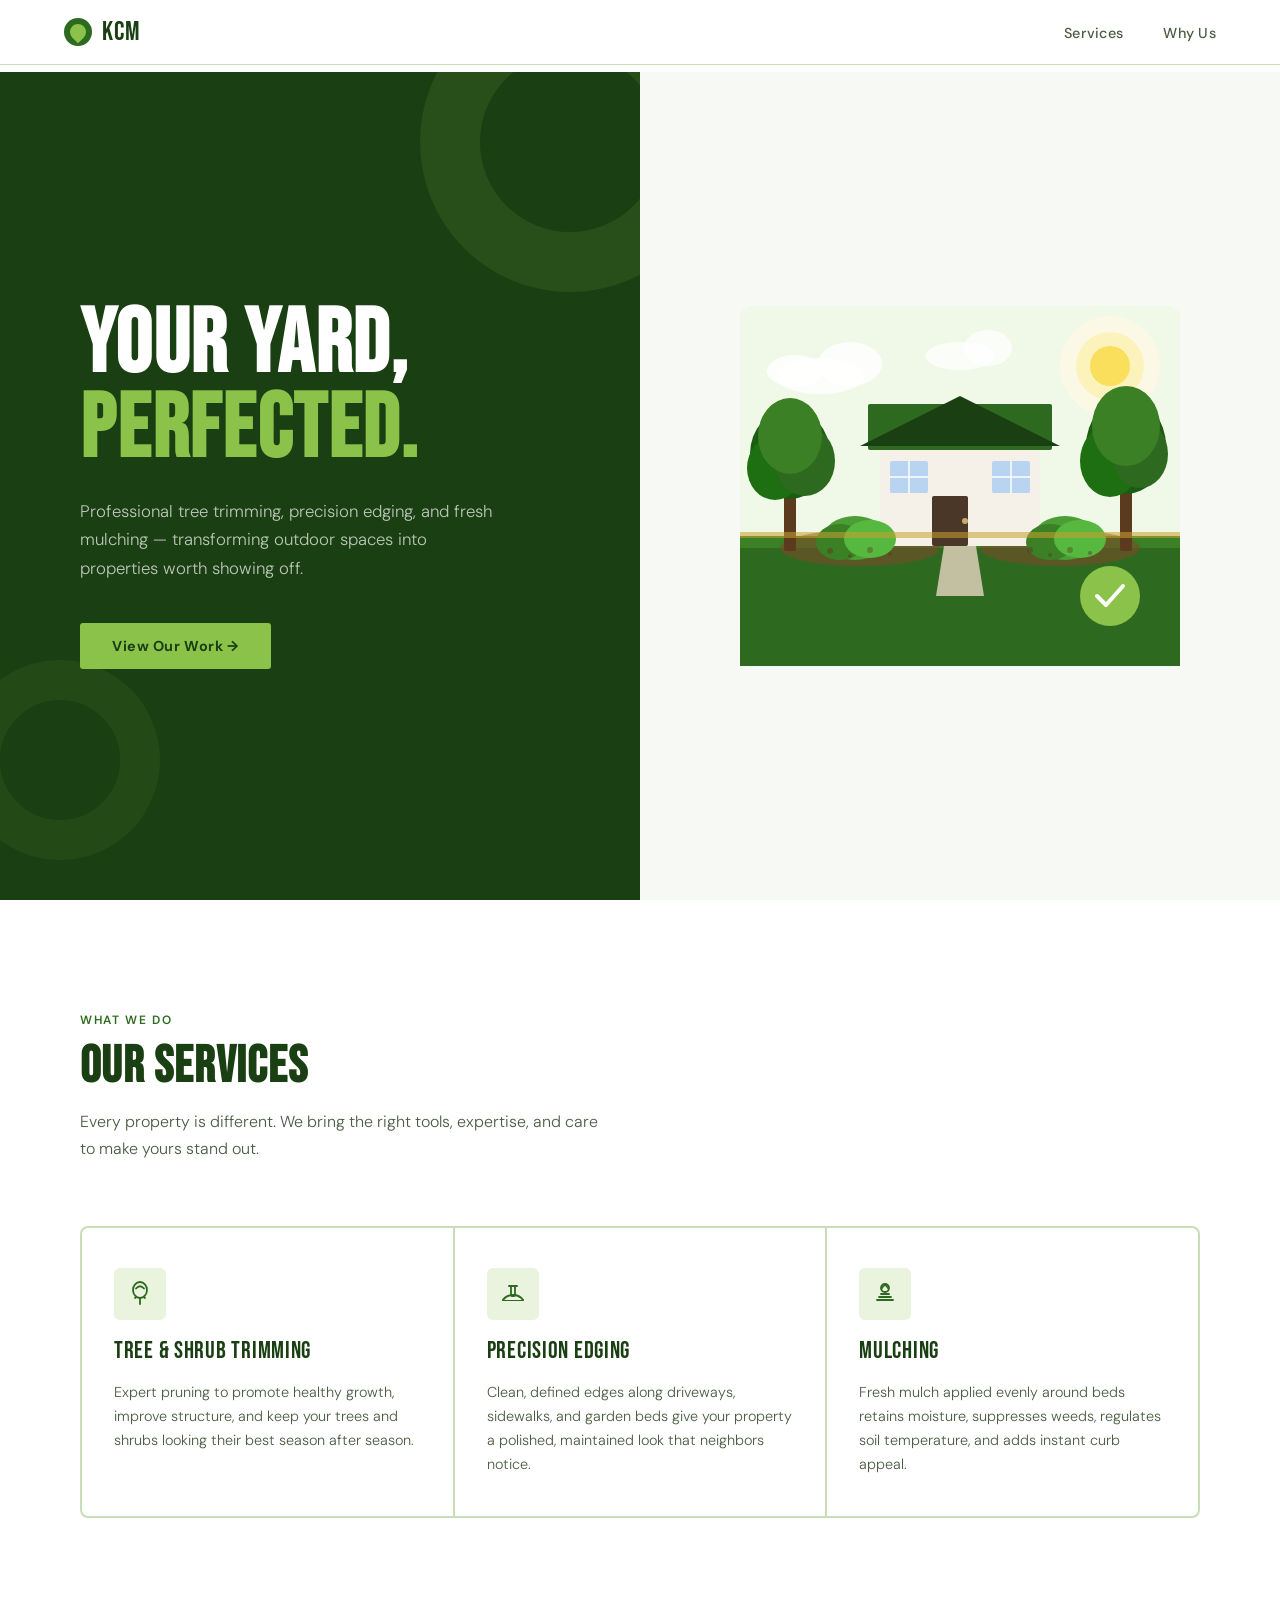
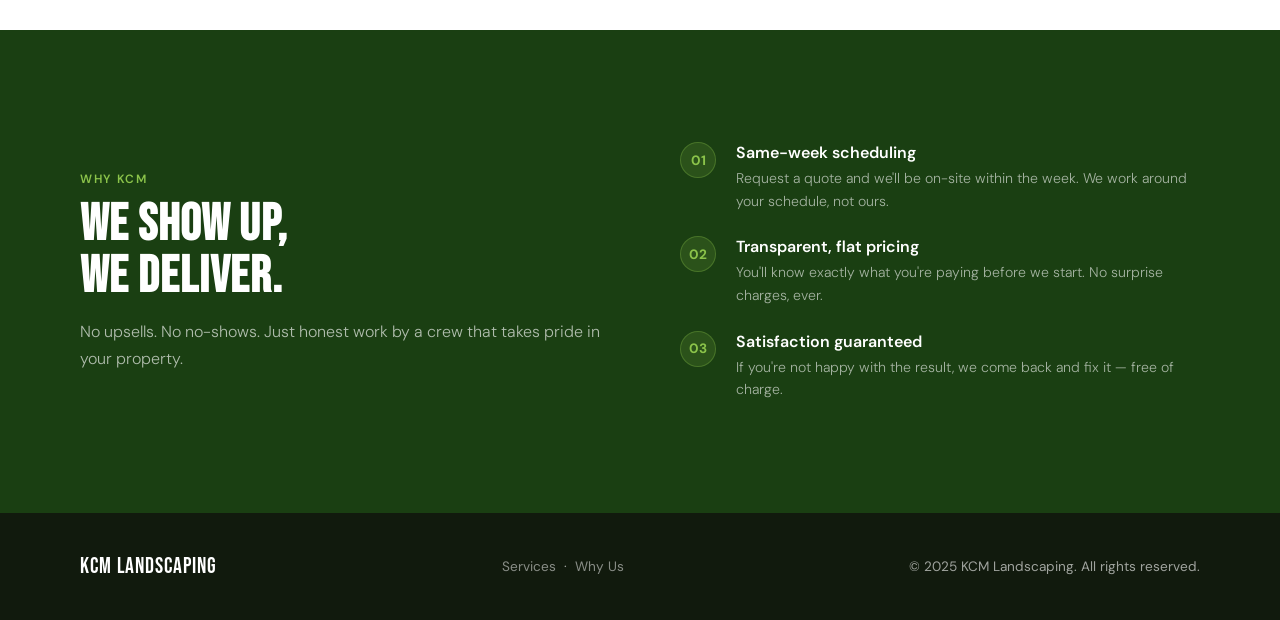
==== index.html @ b75b01d2 "Add initial HTML structure for KCM Landscaping site This commit adds a complete HTML structure for t" ====
<!DOCTYPE html>
<html lang="en">
<head>
<meta charset="UTF-8">
<meta name="viewport" content="width=device-width, initial-scale=1.0">
<title>KCM Landscaping</title>
<link rel="preconnect" href="https://fonts.googleapis.com">
<link rel="preconnect" href="https://fonts.gstatic.com" crossorigin>
<link href="https://fonts.googleapis.com/css2?family=Bebas+Neue&family=DM+Sans:ital,wght@0,300;0,400;0,500;0,600;1,300&display=swap" rel="stylesheet">
<style>
  *, *::before, *::after { box-sizing: border-box; margin: 0; padding: 0; }

  :root {
    --green: #2d6a1f;
    --green-dark: #1a3f12;
    --green-light: #4a9e35;
    --green-pale: #eaf3de;
    --green-mid: #3b6d11;
    --white: #ffffff;
    --off-white: #f7f9f4;
    --text: #111a0d;
    --text-muted: #4a5c42;
    --accent: #8bc34a;
    --border: #c8ddb8;
  }

  html { scroll-behavior: smooth; }

  body {
    font-family: 'DM Sans', sans-serif;
    color: var(--text);
    background: var(--white);
    overflow-x: hidden;
  }

  /* NAV */
  nav {
    position: fixed;
    top: 0; left: 0; right: 0;
    z-index: 100;
    display: flex;
    align-items: center;
    justify-content: space-between;
    padding: 1rem 4rem;
    background: rgba(255,255,255,0.97);
    border-bottom: 1px solid var(--border);
    backdrop-filter: blur(8px);
  }

  .nav-logo {
    font-family: 'Bebas Neue', sans-serif;
    font-size: 1.7rem;
    letter-spacing: 0.04em;
    color: var(--green-dark);
    display: flex;
    align-items: center;
    gap: 10px;
  }

  .nav-logo span {
    display: inline-block;
    width: 28px; height: 28px;
    background: var(--green);
    border-radius: 50%;
    position: relative;
    flex-shrink: 0;
  }

  .nav-logo span::after {
    content: '';
    position: absolute;
    top: 6px; left: 6px;
    width: 16px; height: 16px;
    border-radius: 50% 50% 50% 0;
    background: var(--accent);
    transform: rotate(-45deg);
  }

  .nav-links {
    display: flex;
    align-items: center;
    gap: 2.5rem;
    list-style: none;
  }

  .nav-links a {
    text-decoration: none;
    color: var(--text-muted);
    font-size: 0.9rem;
    font-weight: 500;
    letter-spacing: 0.02em;
    transition: color 0.2s;
  }

  .nav-links a:hover { color: var(--green); }

  .nav-cta {
    background: var(--green) !important;
    color: white !important;
    padding: 0.6rem 1.4rem;
    border-radius: 4px;
    transition: background 0.2s !important;
  }

  .nav-cta:hover { background: var(--green-dark) !important; }

  /* HERO */
  .hero {
    min-height: 100vh;
    display: grid;
    grid-template-columns: 1fr 1fr;
    padding-top: 72px;
  }

  .hero-left {
    background: var(--green-dark);
    padding: 6rem 4rem 6rem 5rem;
    display: flex;
    flex-direction: column;
    justify-content: center;
    position: relative;
    overflow: hidden;
  }

  .hero-left::before {
    content: '';
    position: absolute;
    top: -80px; right: -80px;
    width: 300px; height: 300px;
    border-radius: 50%;
    border: 60px solid rgba(139,195,74,0.12);
  }

  .hero-left::after {
    content: '';
    position: absolute;
    bottom: 40px; left: -40px;
    width: 200px; height: 200px;
    border-radius: 50%;
    border: 40px solid rgba(139,195,74,0.08);
  }

  .hero-tag {
    display: inline-flex;
    align-items: center;
    gap: 8px;
    background: rgba(139,195,74,0.15);
    border: 1px solid rgba(139,195,74,0.3);
    color: var(--accent);
    font-size: 0.78rem;
    font-weight: 600;
    letter-spacing: 0.12em;
    text-transform: uppercase;
    padding: 6px 14px;
    border-radius: 2px;
    margin-bottom: 2rem;
    width: fit-content;
  }

  .hero-tag::before {
    content: '';
    width: 6px; height: 6px;
    background: var(--accent);
    border-radius: 50%;
    display: inline-block;
  }

  .hero-h1 {
    font-family: 'Bebas Neue', sans-serif;
    font-size: clamp(4rem, 7vw, 6.5rem);
    line-height: 0.95;
    color: white;
    letter-spacing: 0.02em;
    margin-bottom: 1.5rem;
    position: relative;
    z-index: 1;
  }

  .hero-h1 em {
    font-style: normal;
    color: var(--accent);
  }

  .hero-sub {
    font-size: 1.05rem;
    color: rgba(255,255,255,0.7);
    line-height: 1.7;
    max-width: 420px;
    margin-bottom: 2.5rem;
    font-weight: 300;
    position: relative;
    z-index: 1;
  }

  .hero-actions {
    display: flex;
    gap: 1rem;
    flex-wrap: wrap;
    position: relative;
    z-index: 1;
  }

  .btn-primary {
    background: var(--accent);
    color: var(--green-dark);
    font-weight: 700;
    font-size: 0.9rem;
    letter-spacing: 0.04em;
    padding: 0.9rem 2rem;
    border: none;
    border-radius: 3px;
    cursor: pointer;
    text-decoration: none;
    display: inline-block;
    transition: background 0.2s, transform 0.15s;
  }

  .btn-primary:hover { background: #9ed45a; transform: translateY(-1px); }

  .btn-outline {
    background: transparent;
    color: white;
    font-weight: 500;
    font-size: 0.9rem;
    padding: 0.9rem 2rem;
    border: 1px solid rgba(255,255,255,0.35);
    border-radius: 3px;
    cursor: pointer;
    text-decoration: none;
    display: inline-block;
    transition: border-color 0.2s, background 0.2s;
  }

  .btn-outline:hover { border-color: white; background: rgba(255,255,255,0.07); }

  .hero-stats {
    display: flex;
    gap: 2.5rem;
    margin-top: 3.5rem;
    padding-top: 2rem;
    border-top: 1px solid rgba(255,255,255,0.12);
    position: relative;
    z-index: 1;
  }

  .stat-val {
    font-family: 'Bebas Neue', sans-serif;
    font-size: 2.2rem;
    color: var(--accent);
    line-height: 1;
    letter-spacing: 0.02em;
  }

  .stat-lbl {
    font-size: 0.78rem;
    color: rgba(255,255,255,0.55);
    margin-top: 4px;
    letter-spacing: 0.06em;
    text-transform: uppercase;
  }

  .hero-right {
    background: var(--off-white);
    display: flex;
    flex-direction: column;
    justify-content: center;
    align-items: center;
    position: relative;
    overflow: hidden;
  }

  .hero-visual {
    width: 100%;
    height: 100%;
    min-height: 500px;
    display: flex;
    align-items: center;
    justify-content: center;
    padding: 3rem;
    position: relative;
  }

  .hero-scene {
    width: 100%;
    max-width: 440px;
    position: relative;
  }

  /* SVG landscaping illustration */
  .scene-svg {
    width: 100%;
    height: auto;
    display: block;
    border-radius: 8px;
    overflow: visible;
  }

  /* SERVICES */
  .services {
    padding: 7rem 5rem;
    background: var(--white);
  }

  .section-label {
    font-size: 0.75rem;
    font-weight: 600;
    letter-spacing: 0.14em;
    text-transform: uppercase;
    color: var(--green);
    margin-bottom: 0.8rem;
  }

  .section-h2 {
    font-family: 'Bebas Neue', sans-serif;
    font-size: clamp(2.5rem, 4vw, 3.8rem);
    color: var(--green-dark);
    letter-spacing: 0.02em;
    line-height: 1;
    margin-bottom: 1rem;
  }

  .section-sub {
    font-size: 1rem;
    color: var(--text-muted);
    max-width: 520px;
    line-height: 1.7;
    margin-bottom: 4rem;
    font-weight: 300;
  }

  .services-grid {
    display: grid;
    grid-template-columns: repeat(3, 1fr);
    gap: 2px;
    background: var(--border);
    border: 2px solid var(--border);
    border-radius: 8px;
    overflow: hidden;
  }

  .service-card {
    background: var(--white);
    padding: 2.5rem 2rem;
    display: flex;
    flex-direction: column;
    gap: 1rem;
    transition: background 0.2s;
    cursor: default;
  }

  .service-card:hover { background: var(--green-pale); }

  .service-icon {
    width: 52px; height: 52px;
    background: var(--green-pale);
    border-radius: 6px;
    display: flex;
    align-items: center;
    justify-content: center;
  }

  .service-card:hover .service-icon { background: rgba(255,255,255,0.8); }

  .service-icon svg { width: 28px; height: 28px; }

  .service-name {
    font-family: 'Bebas Neue', sans-serif;
    font-size: 1.5rem;
    color: var(--green-dark);
    letter-spacing: 0.03em;
  }

  .service-desc {
    font-size: 0.9rem;
    color: var(--text-muted);
    line-height: 1.65;
    font-weight: 300;
  }

  .service-link {
    color: var(--green);
    font-size: 0.85rem;
    font-weight: 600;
    text-decoration: none;
    margin-top: auto;
    display: flex;
    align-items: center;
    gap: 6px;
    transition: gap 0.2s;
  }

  .service-card:hover .service-link { gap: 10px; }

  /* WHY US */
  .why {
    background: var(--green-dark);
    padding: 7rem 5rem;
    display: grid;
    grid-template-columns: 1fr 1fr;
    gap: 5rem;
    align-items: center;
  }

  .why-left .section-label { color: var(--accent); }
  .why-left .section-h2 { color: white; }
  .why-left .section-sub { color: rgba(255,255,255,0.65); margin-bottom: 0; }

  .why-features {
    display: flex;
    flex-direction: column;
    gap: 1.5rem;
  }

  .why-feat {
    display: flex;
    gap: 1.25rem;
    align-items: flex-start;
  }

  .why-dot {
    width: 36px; height: 36px;
    border-radius: 50%;
    background: rgba(139,195,74,0.15);
    border: 1px solid rgba(139,195,74,0.3);
    display: flex;
    align-items: center;
    justify-content: center;
    flex-shrink: 0;
    color: var(--accent);
    font-size: 0.85rem;
    font-weight: 700;
  }

  .why-feat-title {
    font-weight: 600;
    font-size: 1rem;
    color: white;
    margin-bottom: 4px;
  }

  .why-feat-desc {
    font-size: 0.88rem;
    color: rgba(255,255,255,0.6);
    line-height: 1.6;
    font-weight: 300;
  }

  /* FORM */
  .contact {
    padding: 7rem 5rem;
    background: var(--off-white);
    display: grid;
    grid-template-columns: 1fr 1fr;
    gap: 6rem;
    align-items: start;
  }

  .contact-info .section-sub { margin-bottom: 2.5rem; }

  .contact-detail {
    display: flex;
    flex-direction: column;
    gap: 1.2rem;
  }

  .contact-item {
    display: flex;
    gap: 1rem;
    align-items: flex-start;
  }

  .contact-item-icon {
    width: 40px; height: 40px;
    background: var(--green-pale);
    border-radius: 6px;
    display: flex;
    align-items: center;
    justify-content: center;
    flex-shrink: 0;
  }

  .contact-item-icon svg { width: 20px; height: 20px; color: var(--green); }

  .contact-item-text strong {
    display: block;
    font-size: 0.82rem;
    font-weight: 600;
    letter-spacing: 0.06em;
    text-transform: uppercase;
    color: var(--text-muted);
    margin-bottom: 2px;
  }

  .contact-item-text span {
    font-size: 0.95rem;
    color: var(--text);
  }

  /* FORM */
  .form-card {
    background: white;
    border-radius: 10px;
    border: 1px solid var(--border);
    padding: 2.5rem;
  }

  .form-title {
    font-family: 'Bebas Neue', sans-serif;
    font-size: 2rem;
    color: var(--green-dark);
    letter-spacing: 0.03em;
    margin-bottom: 1.5rem;
  }

  .form-group {
    margin-bottom: 1.2rem;
  }

  label {
    display: block;
    font-size: 0.8rem;
    font-weight: 600;
    letter-spacing: 0.06em;
    text-transform: uppercase;
    color: var(--text-muted);
    margin-bottom: 6px;
  }

  input[type="text"],
  input[type="email"],
  input[type="tel"],
  select,
  textarea {
    width: 100%;
    padding: 0.75rem 1rem;
    border: 1px solid var(--border);
    border-radius: 5px;
    font-family: 'DM Sans', sans-serif;
    font-size: 0.95rem;
    color: var(--text);
    background: var(--off-white);
    outline: none;
    transition: border-color 0.2s, background 0.2s;
    appearance: none;
  }

  input:focus, select:focus, textarea:focus {
    border-color: var(--green);
    background: white;
  }

  textarea { resize: vertical; min-height: 110px; }

  .form-row { display: grid; grid-template-columns: 1fr 1fr; gap: 1rem; }

  .btn-submit {
    width: 100%;
    padding: 1rem;
    background: var(--green);
    color: white;
    font-family: 'DM Sans', sans-serif;
    font-size: 0.95rem;
    font-weight: 700;
    letter-spacing: 0.04em;
    border: none;
    border-radius: 5px;
    cursor: pointer;
    margin-top: 0.5rem;
    transition: background 0.2s, transform 0.15s;
  }

  .btn-submit:hover { background: var(--green-dark); transform: translateY(-1px); }

  .form-note {
    text-align: center;
    font-size: 0.78rem;
    color: var(--text-muted);
    margin-top: 0.75rem;
  }

  /* TESTIMONIAL STRIP */
  .testimonials {
    padding: 5rem 5rem;
    background: var(--white);
  }

  .testimonials-header {
    text-align: center;
    margin-bottom: 3rem;
  }

  .testi-grid {
    display: grid;
    grid-template-columns: repeat(3, 1fr);
    gap: 1.5rem;
  }

  .testi-card {
    background: var(--off-white);
    border-radius: 8px;
    padding: 1.75rem;
    border: 1px solid var(--border);
    position: relative;
  }

  .testi-stars {
    color: var(--accent);
    font-size: 0.9rem;
    letter-spacing: 2px;
    margin-bottom: 1rem;
  }

  .testi-text {
    font-size: 0.92rem;
    line-height: 1.7;
    color: var(--text);
    font-style: italic;
    margin-bottom: 1.25rem;
    font-weight: 300;
  }

  .testi-author {
    font-weight: 600;
    font-size: 0.85rem;
    color: var(--green-dark);
  }

  .testi-loc {
    font-size: 0.78rem;
    color: var(--text-muted);
    margin-top: 2px;
  }

  /* FOOTER */
  footer {
    background: var(--text);
    color: rgba(255,255,255,0.6);
    padding: 2.5rem 5rem;
    display: flex;
    align-items: center;
    justify-content: space-between;
    font-size: 0.85rem;
  }

  .footer-logo {
    font-family: 'Bebas Neue', sans-serif;
    font-size: 1.4rem;
    color: white;
    letter-spacing: 0.04em;
  }

  footer a { color: rgba(255,255,255,0.5); text-decoration: none; }
  footer a:hover { color: white; }

  /* ANIMATIONS */
  @keyframes fadeUp {
    from { opacity: 0; transform: translateY(20px); }
    to { opacity: 1; transform: translateY(0); }
  }

  .hero-left > * { animation: fadeUp 0.7s ease both; }
  .hero-left .hero-tag { animation-delay: 0.1s; }
  .hero-left .hero-h1 { animation-delay: 0.22s; }
  .hero-left .hero-sub { animation-delay: 0.34s; }
  .hero-left .hero-actions { animation-delay: 0.46s; }
  .hero-left .hero-stats { animation-delay: 0.58s; }

  /* Success message */
  .form-success {
    display: none;
    text-align: center;
    padding: 2rem;
  }

  .form-success.show { display: block; }

  .form-success-icon {
    width: 60px; height: 60px;
    background: var(--green-pale);
    border-radius: 50%;
    display: flex;
    align-items: center;
    justify-content: center;
    margin: 0 auto 1rem;
  }

  .form-success-icon svg { width: 30px; height: 30px; color: var(--green); }

  @media (max-width: 900px) {
    nav { padding: 1rem 1.5rem; }
    .nav-links { display: none; }
    .hero { grid-template-columns: 1fr; }
    .hero-right { min-height: 280px; }
    .hero-left { padding: 4rem 2rem; }
    .services, .testimonials { padding: 4rem 1.5rem; }
    .services-grid, .testi-grid { grid-template-columns: 1fr; }
    .why { grid-template-columns: 1fr; padding: 4rem 2rem; gap: 3rem; }
    .contact { grid-template-columns: 1fr; padding: 4rem 1.5rem; gap: 3rem; }
    footer { flex-direction: column; gap: 1rem; text-align: center; padding: 2rem 1.5rem; }
    .form-row { grid-template-columns: 1fr; }
  }
</style>
</head>
<body>

<!-- NAV -->
<nav>
  <div class="nav-logo">
    <span aria-hidden="true"></span>
    KCM
  </div>
  <ul class="nav-links">
    <li><a href="#services">Services</a></li>
    <li><a href="#why">Why Us</a></li>
  </ul>
</nav>

<!-- HERO -->
<section class="hero">
  <div class="hero-left">
    <h1 class="hero-h1">Your Yard,<br><em>Perfected.</em></h1>
    <p class="hero-sub">Professional tree trimming, precision edging, and fresh mulching — transforming outdoor spaces into properties worth showing off.</p>
    <div class="hero-actions">
      <a href="#services" class="btn-primary">View Our Work →</a>
    </div>
  </div>
  <div class="hero-right">
    <div class="hero-visual">
      <div class="hero-scene">
        <!-- Landscaping scene illustration -->
        <svg class="scene-svg" viewBox="0 0 440 360" fill="none" xmlns="http://www.w3.org/2000/svg" aria-label="Lush landscaped garden illustration">
          <!-- Sky -->
          <rect width="440" height="360" fill="#f0f8e8" rx="12"/>
          <!-- Sun glow -->
          <circle cx="370" cy="60" r="50" fill="#fef9e7" opacity="0.8"/>
          <circle cx="370" cy="60" r="34" fill="#fdeea0" opacity="0.6"/>
          <circle cx="370" cy="60" r="20" fill="#f9d835" opacity="0.7"/>
          <!-- Clouds -->
          <ellipse cx="80" cy="70" rx="45" ry="18" fill="white" opacity="0.85"/>
          <ellipse cx="110" cy="58" rx="32" ry="22" fill="white" opacity="0.85"/>
          <ellipse cx="55" cy="65" rx="28" ry="16" fill="white" opacity="0.85"/>
          <ellipse cx="220" cy="50" rx="35" ry="14" fill="white" opacity="0.7"/>
          <ellipse cx="248" cy="42" rx="24" ry="18" fill="white" opacity="0.7"/>
          <!-- Ground -->
          <rect x="0" y="230" width="440" height="130" rx="0" fill="#2d6a1f"/>
          <rect x="0" y="230" width="440" height="12" fill="#3b8024" rx="0"/>
          <!-- Mulch beds -->
          <ellipse cx="120" cy="242" rx="80" ry="18" fill="#7B4B2A" opacity="0.6"/>
          <ellipse cx="320" cy="242" rx="80" ry="18" fill="#7B4B2A" opacity="0.6"/>
          <!-- House -->
          <rect x="140" y="130" width="160" height="110" fill="#f5f0e8" rx="2"/>
          <rect x="128" y="98" width="184" height="46" fill="#2d6a1f" rx="2"/>
          <!-- Roof triangle -->
          <polygon points="120,140 220,90 320,140" fill="#1a3f12"/>
          <!-- Door -->
          <rect x="192" y="190" width="36" height="50" fill="#4a3728" rx="2"/>
          <circle cx="225" cy="215" r="3" fill="#c8a96e"/>
          <!-- Windows -->
          <rect x="150" y="155" width="38" height="32" fill="#b8d4f0" rx="2"/>
          <rect x="252" y="155" width="38" height="32" fill="#b8d4f0" rx="2"/>
          <line x1="169" y1="155" x2="169" y2="187" stroke="white" stroke-width="1.5"/>
          <line x1="150" y1="171" x2="188" y2="171" stroke="white" stroke-width="1.5"/>
          <line x1="271" y1="155" x2="271" y2="187" stroke="white" stroke-width="1.5"/>
          <line x1="252" y1="171" x2="290" y2="171" stroke="white" stroke-width="1.5"/>
          <!-- Path -->
          <path d="M 204 240 L 196 290 L 244 290 L 236 240" fill="#d4c9b0" opacity="0.9"/>
          <!-- Big tree left -->
          <rect x="44" y="175" width="12" height="70" fill="#5c3a1e" rx="2"/>
          <ellipse cx="50" cy="148" rx="40" ry="45" fill="#1a5c10"/>
          <ellipse cx="35" cy="162" rx="28" ry="32" fill="#1e6e12"/>
          <ellipse cx="65" cy="155" rx="30" ry="35" fill="#2d6a1f"/>
          <ellipse cx="50" cy="130" rx="32" ry="38" fill="#3b8024"/>
          <!-- Big tree right -->
          <rect x="380" y="165" width="12" height="80" fill="#5c3a1e" rx="2"/>
          <ellipse cx="386" cy="140" rx="40" ry="48" fill="#1a5c10"/>
          <ellipse cx="370" cy="155" rx="30" ry="36" fill="#1e6e12"/>
          <ellipse cx="400" cy="148" rx="28" ry="34" fill="#2d6a1f"/>
          <ellipse cx="386" cy="120" rx="34" ry="40" fill="#3b8024"/>
          <!-- Shrubs -->
          <ellipse cx="115" cy="232" rx="32" ry="22" fill="#4a9e35"/>
          <ellipse cx="100" cy="236" rx="24" ry="18" fill="#3b8024"/>
          <ellipse cx="130" cy="233" rx="26" ry="19" fill="#56b83f"/>
          <ellipse cx="325" cy="232" rx="32" ry="22" fill="#4a9e35"/>
          <ellipse cx="310" cy="236" rx="24" ry="18" fill="#3b8024"/>
          <ellipse cx="340" cy="233" rx="26" ry="19" fill="#56b83f"/>
          <!-- Edging strip -->
          <rect x="0" y="226" width="440" height="6" fill="#c8a030" opacity="0.55" rx="1"/>
          <!-- Mulch dots texture -->
          <circle cx="90" cy="245" r="3" fill="#5c3a1e" opacity="0.5"/>
          <circle cx="110" cy="250" r="2" fill="#5c3a1e" opacity="0.5"/>
          <circle cx="130" cy="244" r="3" fill="#5c3a1e" opacity="0.4"/>
          <circle cx="150" cy="248" r="2" fill="#5c3a1e" opacity="0.5"/>
          <circle cx="290" cy="244" r="3" fill="#5c3a1e" opacity="0.5"/>
          <circle cx="310" cy="249" r="2" fill="#5c3a1e" opacity="0.5"/>
          <circle cx="330" cy="244" r="3" fill="#5c3a1e" opacity="0.4"/>
          <circle cx="350" cy="247" r="2" fill="#5c3a1e" opacity="0.5"/>
          <!-- Checkmark badge -->
          <circle cx="370" cy="290" r="30" fill="#8bc34a"/>
          <path d="M 357 290 L 366 299 L 383 280" stroke="white" stroke-width="4" stroke-linecap="round" stroke-linejoin="round" fill="none"/>
        </svg>
      </div>
    </div>
  </div>
</section>

<!-- SERVICES -->
<section class="services" id="services">
  <div class="section-label">What We Do</div>
  <h2 class="section-h2">Our Services</h2>
  <p class="section-sub">Every property is different. We bring the right tools, expertise, and care to make yours stand out.</p>

  <div class="services-grid">
    <!-- Tree & Shrub -->
    <div class="service-card">
      <div class="service-icon">
        <svg viewBox="0 0 28 28" fill="none" stroke="#2d6a1f" stroke-width="1.8" stroke-linecap="round" stroke-linejoin="round">
          <path d="M14 24V14"/>
          <path d="M9 18L14 14l5 4"/>
          <ellipse cx="14" cy="10" rx="7" ry="8" fill="#eaf3de" stroke="#2d6a1f"/>
          <path d="M10 8.5Q14 4 18 8.5"/>
        </svg>
      </div>
      <div class="service-name">Tree &amp; Shrub Trimming</div>
      <p class="service-desc">Expert pruning to promote healthy growth, improve structure, and keep your trees and shrubs looking their best season after season.</p>
    </div>
    <!-- Edging -->
    <div class="service-card">
      <div class="service-icon">
        <svg viewBox="0 0 28 28" fill="none" stroke="#2d6a1f" stroke-width="1.8" stroke-linecap="round" stroke-linejoin="round">
          <path d="M4 20h20"/>
          <path d="M4 20c2-3 6-5 10-5s8 2 10 5" fill="#eaf3de" stroke="#2d6a1f"/>
          <rect x="12" y="6" width="4" height="10" rx="1"/>
          <path d="M10 6h8"/>
        </svg>
      </div>
      <div class="service-name">Precision Edging</div>
      <p class="service-desc">Clean, defined edges along driveways, sidewalks, and garden beds give your property a polished, maintained look that neighbors notice.</p>
    </div>
    <!-- Mulching -->
    <div class="service-card">
      <div class="service-icon">
        <svg viewBox="0 0 28 28" fill="none" stroke="#2d6a1f" stroke-width="1.8" stroke-linecap="round" stroke-linejoin="round">
          <path d="M6 20h16M8 17h12M10 14h8"/>
          <circle cx="14" cy="8" r="4" fill="#eaf3de" stroke="#2d6a1f"/>
          <path d="M11 8c1-2 3-3 3-3s2 1 3 3"/>
        </svg>
      </div>
      <div class="service-name">Mulching</div>
      <p class="service-desc">Fresh mulch applied evenly around beds retains moisture, suppresses weeds, regulates soil temperature, and adds instant curb appeal.</p>
    </div>
  </div>
</section>

<!-- WHY US -->
<section class="why" id="why">
  <div class="why-left">
    <div class="section-label">Why KCM</div>
    <h2 class="section-h2">We Show Up,<br>We Deliver.</h2>
    <p class="section-sub">No upsells. No no-shows. Just honest work by a crew that takes pride in your property.</p>
  </div>
  <div class="why-features">
    <div class="why-feat">
      <div class="why-dot">01</div>
      <div>
        <div class="why-feat-title">Same-week scheduling</div>
        <p class="why-feat-desc">Request a quote and we'll be on-site within the week. We work around your schedule, not ours.</p>
      </div>
    </div>
    <div class="why-feat">
      <div class="why-dot">02</div>
      <div>
        <div class="why-feat-title">Transparent, flat pricing</div>
        <p class="why-feat-desc">You'll know exactly what you're paying before we start. No surprise charges, ever.</p>
      </div>
    </div>
    <div class="why-feat">
      <div class="why-dot">03</div>
      <div>
        <div class="why-feat-title">Satisfaction guaranteed</div>
        <p class="why-feat-desc">If you're not happy with the result, we come back and fix it — free of charge.</p>
      </div>
    </div>
  </div>
</section>


<!-- FOOTER -->
<footer>
  <div class="footer-logo">KCM Landscaping</div>
  <div><a href="#services">Services</a> &nbsp;·&nbsp; <a href="#why">Why Us</a></div>
  <div>© 2025 KCM Landscaping. All rights reserved.</div>
</footer>


</body>
</html>
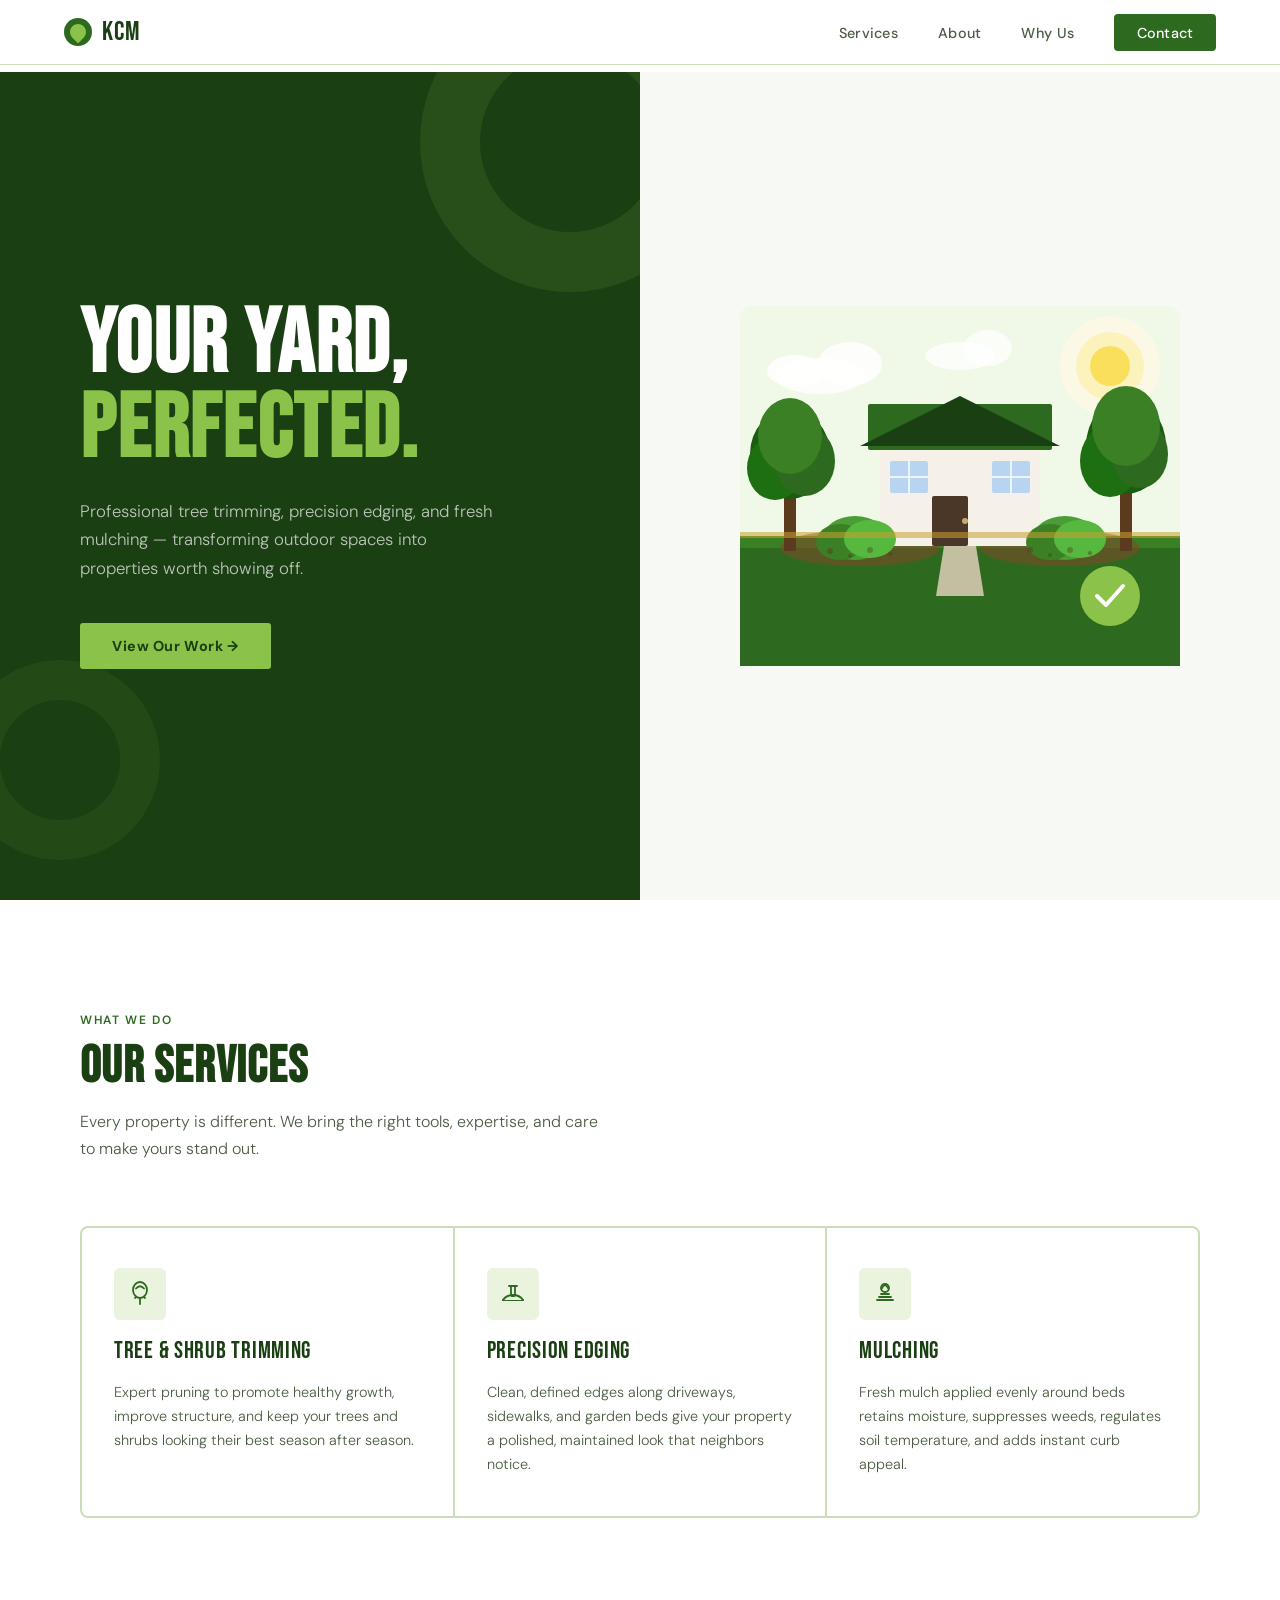
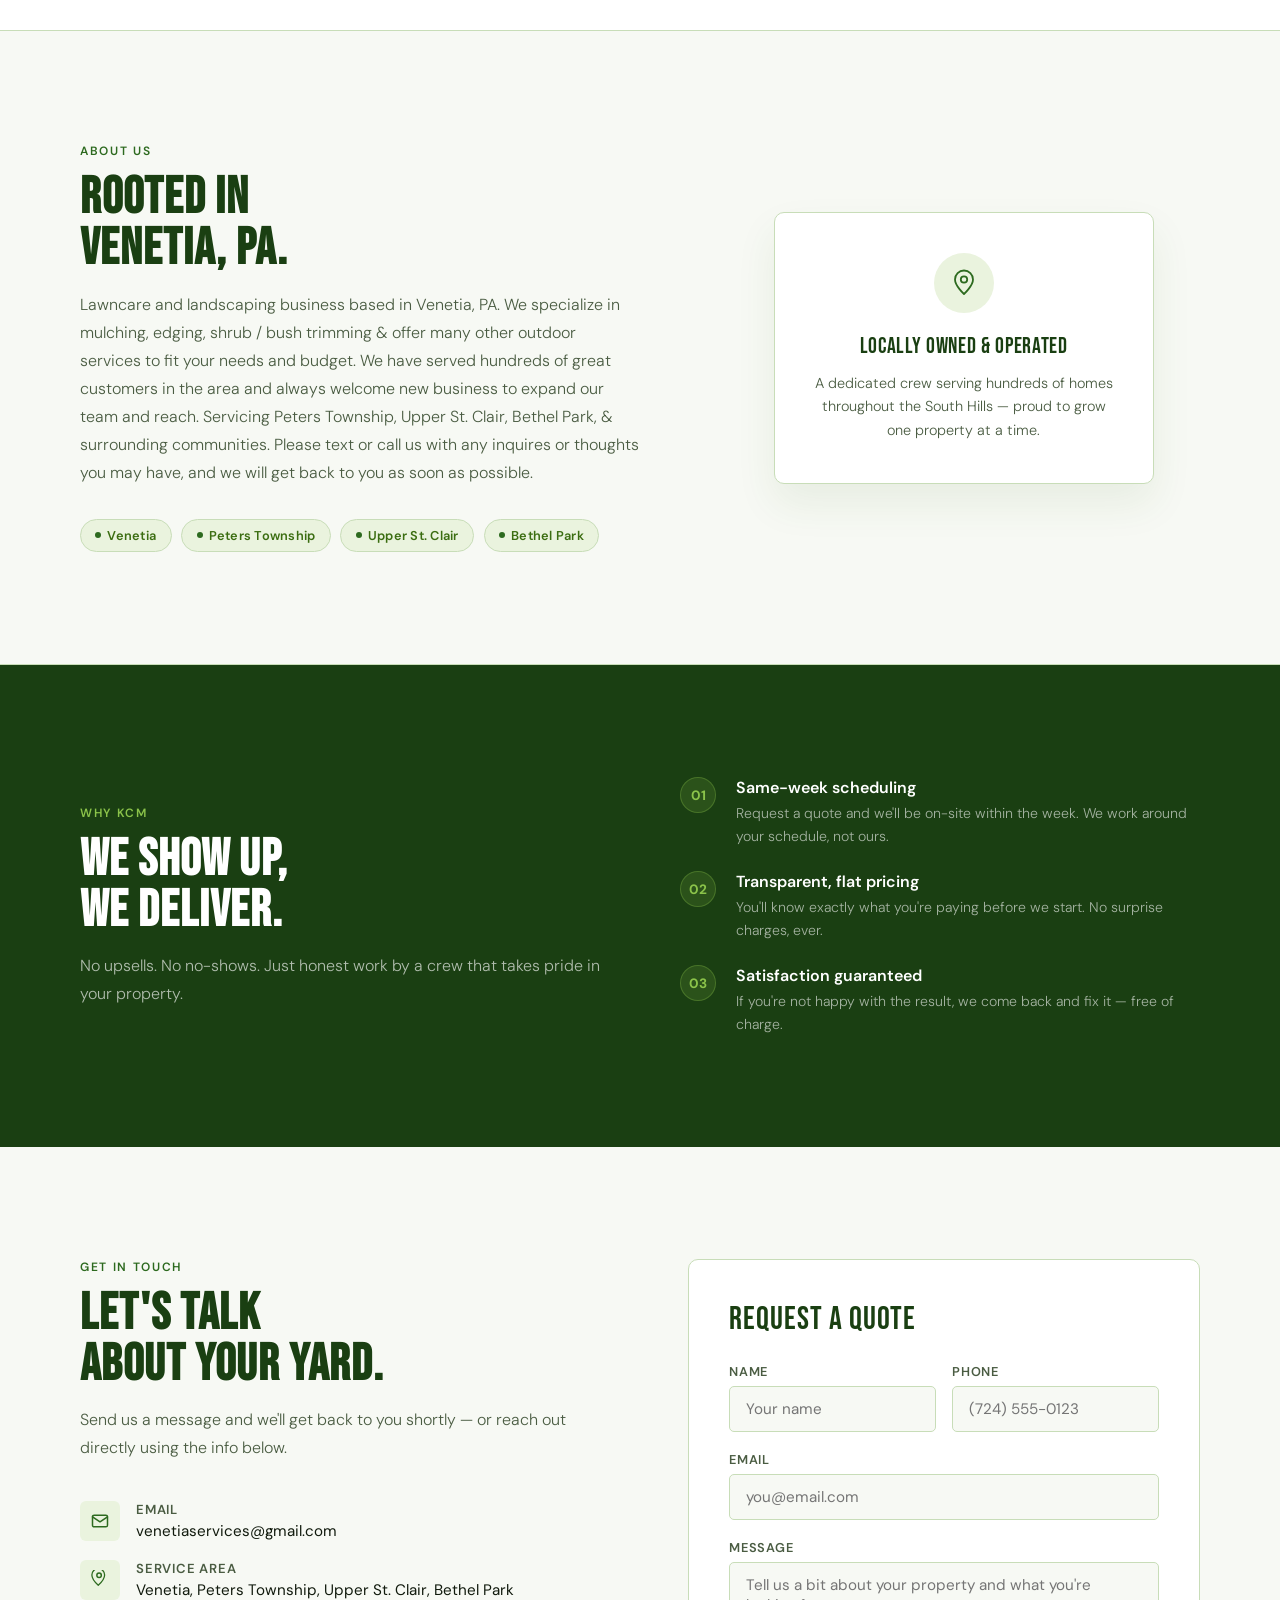
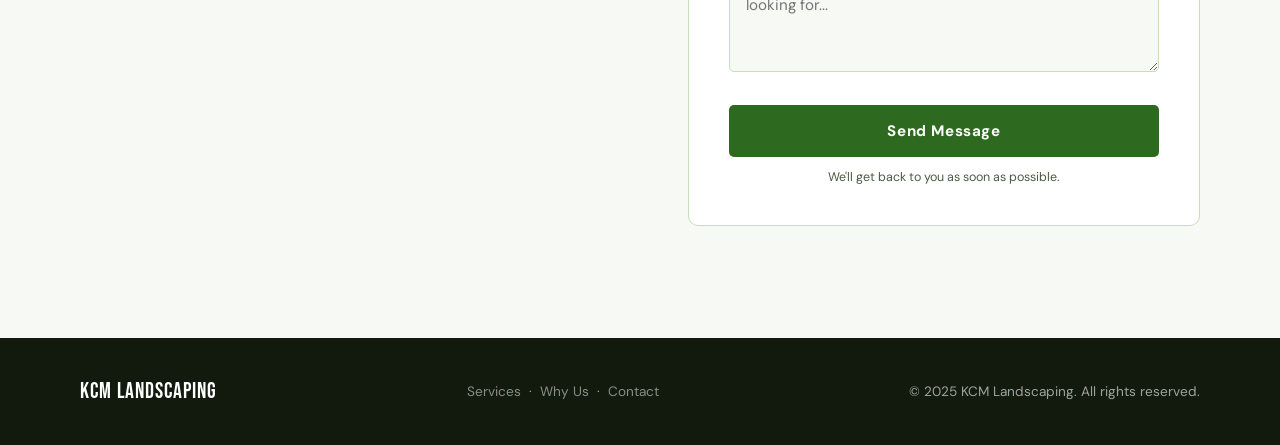
==== commit b3ee724d: "Added About and Contact Form" ====
--- a/index.html
+++ b/index.html
@@ -7,699 +7,7 @@
 <link rel="preconnect" href="https://fonts.googleapis.com">
 <link rel="preconnect" href="https://fonts.gstatic.com" crossorigin>
 <link href="https://fonts.googleapis.com/css2?family=Bebas+Neue&family=DM+Sans:ital,wght@0,300;0,400;0,500;0,600;1,300&display=swap" rel="stylesheet">
-<style>
-  *, *::before, *::after { box-sizing: border-box; margin: 0; padding: 0; }
-
-  :root {
-    --green: #2d6a1f;
-    --green-dark: #1a3f12;
-    --green-light: #4a9e35;
-    --green-pale: #eaf3de;
-    --green-mid: #3b6d11;
-    --white: #ffffff;
-    --off-white: #f7f9f4;
-    --text: #111a0d;
-    --text-muted: #4a5c42;
-    --accent: #8bc34a;
-    --border: #c8ddb8;
-  }
-
-  html { scroll-behavior: smooth; }
-
-  body {
-    font-family: 'DM Sans', sans-serif;
-    color: var(--text);
-    background: var(--white);
-    overflow-x: hidden;
-  }
-
-  /* NAV */
-  nav {
-    position: fixed;
-    top: 0; left: 0; right: 0;
-    z-index: 100;
-    display: flex;
-    align-items: center;
-    justify-content: space-between;
-    padding: 1rem 4rem;
-    background: rgba(255,255,255,0.97);
-    border-bottom: 1px solid var(--border);
-    backdrop-filter: blur(8px);
-  }
-
-  .nav-logo {
-    font-family: 'Bebas Neue', sans-serif;
-    font-size: 1.7rem;
-    letter-spacing: 0.04em;
-    color: var(--green-dark);
-    display: flex;
-    align-items: center;
-    gap: 10px;
-  }
-
-  .nav-logo span {
-    display: inline-block;
-    width: 28px; height: 28px;
-    background: var(--green);
-    border-radius: 50%;
-    position: relative;
-    flex-shrink: 0;
-  }
-
-  .nav-logo span::after {
-    content: '';
-    position: absolute;
-    top: 6px; left: 6px;
-    width: 16px; height: 16px;
-    border-radius: 50% 50% 50% 0;
-    background: var(--accent);
-    transform: rotate(-45deg);
-  }
-
-  .nav-links {
-    display: flex;
-    align-items: center;
-    gap: 2.5rem;
-    list-style: none;
-  }
-
-  .nav-links a {
-    text-decoration: none;
-    color: var(--text-muted);
-    font-size: 0.9rem;
-    font-weight: 500;
-    letter-spacing: 0.02em;
-    transition: color 0.2s;
-  }
-
-  .nav-links a:hover { color: var(--green); }
-
-  .nav-cta {
-    background: var(--green) !important;
-    color: white !important;
-    padding: 0.6rem 1.4rem;
-    border-radius: 4px;
-    transition: background 0.2s !important;
-  }
-
-  .nav-cta:hover { background: var(--green-dark) !important; }
-
-  /* HERO */
-  .hero {
-    min-height: 100vh;
-    display: grid;
-    grid-template-columns: 1fr 1fr;
-    padding-top: 72px;
-  }
-
-  .hero-left {
-    background: var(--green-dark);
-    padding: 6rem 4rem 6rem 5rem;
-    display: flex;
-    flex-direction: column;
-    justify-content: center;
-    position: relative;
-    overflow: hidden;
-  }
-
-  .hero-left::before {
-    content: '';
-    position: absolute;
-    top: -80px; right: -80px;
-    width: 300px; height: 300px;
-    border-radius: 50%;
-    border: 60px solid rgba(139,195,74,0.12);
-  }
-
-  .hero-left::after {
-    content: '';
-    position: absolute;
-    bottom: 40px; left: -40px;
-    width: 200px; height: 200px;
-    border-radius: 50%;
-    border: 40px solid rgba(139,195,74,0.08);
-  }
-
-  .hero-tag {
-    display: inline-flex;
-    align-items: center;
-    gap: 8px;
-    background: rgba(139,195,74,0.15);
-    border: 1px solid rgba(139,195,74,0.3);
-    color: var(--accent);
-    font-size: 0.78rem;
-    font-weight: 600;
-    letter-spacing: 0.12em;
-    text-transform: uppercase;
-    padding: 6px 14px;
-    border-radius: 2px;
-    margin-bottom: 2rem;
-    width: fit-content;
-  }
-
-  .hero-tag::before {
-    content: '';
-    width: 6px; height: 6px;
-    background: var(--accent);
-    border-radius: 50%;
-    display: inline-block;
-  }
-
-  .hero-h1 {
-    font-family: 'Bebas Neue', sans-serif;
-    font-size: clamp(4rem, 7vw, 6.5rem);
-    line-height: 0.95;
-    color: white;
-    letter-spacing: 0.02em;
-    margin-bottom: 1.5rem;
-    position: relative;
-    z-index: 1;
-  }
-
-  .hero-h1 em {
-    font-style: normal;
-    color: var(--accent);
-  }
-
-  .hero-sub {
-    font-size: 1.05rem;
-    color: rgba(255,255,255,0.7);
-    line-height: 1.7;
-    max-width: 420px;
-    margin-bottom: 2.5rem;
-    font-weight: 300;
-    position: relative;
-    z-index: 1;
-  }
-
-  .hero-actions {
-    display: flex;
-    gap: 1rem;
-    flex-wrap: wrap;
-    position: relative;
-    z-index: 1;
-  }
-
-  .btn-primary {
-    background: var(--accent);
-    color: var(--green-dark);
-    font-weight: 700;
-    font-size: 0.9rem;
-    letter-spacing: 0.04em;
-    padding: 0.9rem 2rem;
-    border: none;
-    border-radius: 3px;
-    cursor: pointer;
-    text-decoration: none;
-    display: inline-block;
-    transition: background 0.2s, transform 0.15s;
-  }
-
-  .btn-primary:hover { background: #9ed45a; transform: translateY(-1px); }
-
-  .btn-outline {
-    background: transparent;
-    color: white;
-    font-weight: 500;
-    font-size: 0.9rem;
-    padding: 0.9rem 2rem;
-    border: 1px solid rgba(255,255,255,0.35);
-    border-radius: 3px;
-    cursor: pointer;
-    text-decoration: none;
-    display: inline-block;
-    transition: border-color 0.2s, background 0.2s;
-  }
-
-  .btn-outline:hover { border-color: white; background: rgba(255,255,255,0.07); }
-
-  .hero-stats {
-    display: flex;
-    gap: 2.5rem;
-    margin-top: 3.5rem;
-    padding-top: 2rem;
-    border-top: 1px solid rgba(255,255,255,0.12);
-    position: relative;
-    z-index: 1;
-  }
-
-  .stat-val {
-    font-family: 'Bebas Neue', sans-serif;
-    font-size: 2.2rem;
-    color: var(--accent);
-    line-height: 1;
-    letter-spacing: 0.02em;
-  }
-
-  .stat-lbl {
-    font-size: 0.78rem;
-    color: rgba(255,255,255,0.55);
-    margin-top: 4px;
-    letter-spacing: 0.06em;
-    text-transform: uppercase;
-  }
-
-  .hero-right {
-    background: var(--off-white);
-    display: flex;
-    flex-direction: column;
-    justify-content: center;
-    align-items: center;
-    position: relative;
-    overflow: hidden;
-  }
-
-  .hero-visual {
-    width: 100%;
-    height: 100%;
-    min-height: 500px;
-    display: flex;
-    align-items: center;
-    justify-content: center;
-    padding: 3rem;
-    position: relative;
-  }
-
-  .hero-scene {
-    width: 100%;
-    max-width: 440px;
-    position: relative;
-  }
-
-  /* SVG landscaping illustration */
-  .scene-svg {
-    width: 100%;
-    height: auto;
-    display: block;
-    border-radius: 8px;
-    overflow: visible;
-  }
-
-  /* SERVICES */
-  .services {
-    padding: 7rem 5rem;
-    background: var(--white);
-  }
-
-  .section-label {
-    font-size: 0.75rem;
-    font-weight: 600;
-    letter-spacing: 0.14em;
-    text-transform: uppercase;
-    color: var(--green);
-    margin-bottom: 0.8rem;
-  }
-
-  .section-h2 {
-    font-family: 'Bebas Neue', sans-serif;
-    font-size: clamp(2.5rem, 4vw, 3.8rem);
-    color: var(--green-dark);
-    letter-spacing: 0.02em;
-    line-height: 1;
-    margin-bottom: 1rem;
-  }
-
-  .section-sub {
-    font-size: 1rem;
-    color: var(--text-muted);
-    max-width: 520px;
-    line-height: 1.7;
-    margin-bottom: 4rem;
-    font-weight: 300;
-  }
-
-  .services-grid {
-    display: grid;
-    grid-template-columns: repeat(3, 1fr);
-    gap: 2px;
-    background: var(--border);
-    border: 2px solid var(--border);
-    border-radius: 8px;
-    overflow: hidden;
-  }
-
-  .service-card {
-    background: var(--white);
-    padding: 2.5rem 2rem;
-    display: flex;
-    flex-direction: column;
-    gap: 1rem;
-    transition: background 0.2s;
-    cursor: default;
-  }
-
-  .service-card:hover { background: var(--green-pale); }
-
-  .service-icon {
-    width: 52px; height: 52px;
-    background: var(--green-pale);
-    border-radius: 6px;
-    display: flex;
-    align-items: center;
-    justify-content: center;
-  }
-
-  .service-card:hover .service-icon { background: rgba(255,255,255,0.8); }
-
-  .service-icon svg { width: 28px; height: 28px; }
-
-  .service-name {
-    font-family: 'Bebas Neue', sans-serif;
-    font-size: 1.5rem;
-    color: var(--green-dark);
-    letter-spacing: 0.03em;
-  }
-
-  .service-desc {
-    font-size: 0.9rem;
-    color: var(--text-muted);
-    line-height: 1.65;
-    font-weight: 300;
-  }
-
-  .service-link {
-    color: var(--green);
-    font-size: 0.85rem;
-    font-weight: 600;
-    text-decoration: none;
-    margin-top: auto;
-    display: flex;
-    align-items: center;
-    gap: 6px;
-    transition: gap 0.2s;
-  }
-
-  .service-card:hover .service-link { gap: 10px; }
-
-  /* WHY US */
-  .why {
-    background: var(--green-dark);
-    padding: 7rem 5rem;
-    display: grid;
-    grid-template-columns: 1fr 1fr;
-    gap: 5rem;
-    align-items: center;
-  }
-
-  .why-left .section-label { color: var(--accent); }
-  .why-left .section-h2 { color: white; }
-  .why-left .section-sub { color: rgba(255,255,255,0.65); margin-bottom: 0; }
-
-  .why-features {
-    display: flex;
-    flex-direction: column;
-    gap: 1.5rem;
-  }
-
-  .why-feat {
-    display: flex;
-    gap: 1.25rem;
-    align-items: flex-start;
-  }
-
-  .why-dot {
-    width: 36px; height: 36px;
-    border-radius: 50%;
-    background: rgba(139,195,74,0.15);
-    border: 1px solid rgba(139,195,74,0.3);
-    display: flex;
-    align-items: center;
-    justify-content: center;
-    flex-shrink: 0;
-    color: var(--accent);
-    font-size: 0.85rem;
-    font-weight: 700;
-  }
-
-  .why-feat-title {
-    font-weight: 600;
-    font-size: 1rem;
-    color: white;
-    margin-bottom: 4px;
-  }
-
-  .why-feat-desc {
-    font-size: 0.88rem;
-    color: rgba(255,255,255,0.6);
-    line-height: 1.6;
-    font-weight: 300;
-  }
-
-  /* FORM */
-  .contact {
-    padding: 7rem 5rem;
-    background: var(--off-white);
-    display: grid;
-    grid-template-columns: 1fr 1fr;
-    gap: 6rem;
-    align-items: start;
-  }
-
-  .contact-info .section-sub { margin-bottom: 2.5rem; }
-
-  .contact-detail {
-    display: flex;
-    flex-direction: column;
-    gap: 1.2rem;
-  }
-
-  .contact-item {
-    display: flex;
-    gap: 1rem;
-    align-items: flex-start;
-  }
-
-  .contact-item-icon {
-    width: 40px; height: 40px;
-    background: var(--green-pale);
-    border-radius: 6px;
-    display: flex;
-    align-items: center;
-    justify-content: center;
-    flex-shrink: 0;
-  }
-
-  .contact-item-icon svg { width: 20px; height: 20px; color: var(--green); }
-
-  .contact-item-text strong {
-    display: block;
-    font-size: 0.82rem;
-    font-weight: 600;
-    letter-spacing: 0.06em;
-    text-transform: uppercase;
-    color: var(--text-muted);
-    margin-bottom: 2px;
-  }
-
-  .contact-item-text span {
-    font-size: 0.95rem;
-    color: var(--text);
-  }
-
-  /* FORM */
-  .form-card {
-    background: white;
-    border-radius: 10px;
-    border: 1px solid var(--border);
-    padding: 2.5rem;
-  }
-
-  .form-title {
-    font-family: 'Bebas Neue', sans-serif;
-    font-size: 2rem;
-    color: var(--green-dark);
-    letter-spacing: 0.03em;
-    margin-bottom: 1.5rem;
-  }
-
-  .form-group {
-    margin-bottom: 1.2rem;
-  }
-
-  label {
-    display: block;
-    font-size: 0.8rem;
-    font-weight: 600;
-    letter-spacing: 0.06em;
-    text-transform: uppercase;
-    color: var(--text-muted);
-    margin-bottom: 6px;
-  }
-
-  input[type="text"],
-  input[type="email"],
-  input[type="tel"],
-  select,
-  textarea {
-    width: 100%;
-    padding: 0.75rem 1rem;
-    border: 1px solid var(--border);
-    border-radius: 5px;
-    font-family: 'DM Sans', sans-serif;
-    font-size: 0.95rem;
-    color: var(--text);
-    background: var(--off-white);
-    outline: none;
-    transition: border-color 0.2s, background 0.2s;
-    appearance: none;
-  }
-
-  input:focus, select:focus, textarea:focus {
-    border-color: var(--green);
-    background: white;
-  }
-
-  textarea { resize: vertical; min-height: 110px; }
-
-  .form-row { display: grid; grid-template-columns: 1fr 1fr; gap: 1rem; }
-
-  .btn-submit {
-    width: 100%;
-    padding: 1rem;
-    background: var(--green);
-    color: white;
-    font-family: 'DM Sans', sans-serif;
-    font-size: 0.95rem;
-    font-weight: 700;
-    letter-spacing: 0.04em;
-    border: none;
-    border-radius: 5px;
-    cursor: pointer;
-    margin-top: 0.5rem;
-    transition: background 0.2s, transform 0.15s;
-  }
-
-  .btn-submit:hover { background: var(--green-dark); transform: translateY(-1px); }
-
-  .form-note {
-    text-align: center;
-    font-size: 0.78rem;
-    color: var(--text-muted);
-    margin-top: 0.75rem;
-  }
-
-  /* TESTIMONIAL STRIP */
-  .testimonials {
-    padding: 5rem 5rem;
-    background: var(--white);
-  }
-
-  .testimonials-header {
-    text-align: center;
-    margin-bottom: 3rem;
-  }
-
-  .testi-grid {
-    display: grid;
-    grid-template-columns: repeat(3, 1fr);
-    gap: 1.5rem;
-  }
-
-  .testi-card {
-    background: var(--off-white);
-    border-radius: 8px;
-    padding: 1.75rem;
-    border: 1px solid var(--border);
-    position: relative;
-  }
-
-  .testi-stars {
-    color: var(--accent);
-    font-size: 0.9rem;
-    letter-spacing: 2px;
-    margin-bottom: 1rem;
-  }
-
-  .testi-text {
-    font-size: 0.92rem;
-    line-height: 1.7;
-    color: var(--text);
-    font-style: italic;
-    margin-bottom: 1.25rem;
-    font-weight: 300;
-  }
-
-  .testi-author {
-    font-weight: 600;
-    font-size: 0.85rem;
-    color: var(--green-dark);
-  }
-
-  .testi-loc {
-    font-size: 0.78rem;
-    color: var(--text-muted);
-    margin-top: 2px;
-  }
-
-  /* FOOTER */
-  footer {
-    background: var(--text);
-    color: rgba(255,255,255,0.6);
-    padding: 2.5rem 5rem;
-    display: flex;
-    align-items: center;
-    justify-content: space-between;
-    font-size: 0.85rem;
-  }
-
-  .footer-logo {
-    font-family: 'Bebas Neue', sans-serif;
-    font-size: 1.4rem;
-    color: white;
-    letter-spacing: 0.04em;
-  }
-
-  footer a { color: rgba(255,255,255,0.5); text-decoration: none; }
-  footer a:hover { color: white; }
-
-  /* ANIMATIONS */
-  @keyframes fadeUp {
-    from { opacity: 0; transform: translateY(20px); }
-    to { opacity: 1; transform: translateY(0); }
-  }
-
-  .hero-left > * { animation: fadeUp 0.7s ease both; }
-  .hero-left .hero-tag { animation-delay: 0.1s; }
-  .hero-left .hero-h1 { animation-delay: 0.22s; }
-  .hero-left .hero-sub { animation-delay: 0.34s; }
-  .hero-left .hero-actions { animation-delay: 0.46s; }
-  .hero-left .hero-stats { animation-delay: 0.58s; }
-
-  /* Success message */
-  .form-success {
-    display: none;
-    text-align: center;
-    padding: 2rem;
-  }
-
-  .form-success.show { display: block; }
-
-  .form-success-icon {
-    width: 60px; height: 60px;
-    background: var(--green-pale);
-    border-radius: 50%;
-    display: flex;
-    align-items: center;
-    justify-content: center;
-    margin: 0 auto 1rem;
-  }
-
-  .form-success-icon svg { width: 30px; height: 30px; color: var(--green); }
-
-  @media (max-width: 900px) {
-    nav { padding: 1rem 1.5rem; }
-    .nav-links { display: none; }
-    .hero { grid-template-columns: 1fr; }
-    .hero-right { min-height: 280px; }
-    .hero-left { padding: 4rem 2rem; }
-    .services, .testimonials { padding: 4rem 1.5rem; }
-    .services-grid, .testi-grid { grid-template-columns: 1fr; }
-    .why { grid-template-columns: 1fr; padding: 4rem 2rem; gap: 3rem; }
-    .contact { grid-template-columns: 1fr; padding: 4rem 1.5rem; gap: 3rem; }
-    footer { flex-direction: column; gap: 1rem; text-align: center; padding: 2rem 1.5rem; }
-    .form-row { grid-template-columns: 1fr; }
-  }
-</style>
+<link rel="stylesheet" href="styles.css">
 </head>
 <body>
 
@@ -711,7 +19,9 @@
   </div>
   <ul class="nav-links">
     <li><a href="#services">Services</a></li>
+    <li><a href="#about">About</a></li>
     <li><a href="#why">Why Us</a></li>
+    <li><a href="#contact" class="nav-cta">Contact</a></li>
   </ul>
 </nav>
 
@@ -851,6 +161,33 @@
   </div>
 </section>
 
+<!-- ABOUT -->
+<section class="about" id="about">
+  <div class="about-text">
+    <div class="section-label">About Us</div>
+    <h2 class="section-h2">Rooted in<br>Venetia, PA.</h2>
+    <p class="about-copy">Lawncare and landscaping business based in Venetia, PA. We specialize in mulching, edging, shrub / bush trimming &amp; offer many other outdoor services to fit your needs and budget. We have served hundreds of great customers in the area and always welcome new business to expand our team and reach. Servicing Peters Township, Upper St. Clair, Bethel Park, &amp; surrounding communities. Please text or call us with any inquires or thoughts you may have, and we will get back to you as soon as possible.</p>
+    <div class="about-areas">
+      <span class="about-area-pill">Venetia</span>
+      <span class="about-area-pill">Peters Township</span>
+      <span class="about-area-pill">Upper St. Clair</span>
+      <span class="about-area-pill">Bethel Park</span>
+    </div>
+  </div>
+  <div class="about-visual">
+    <div class="about-card">
+      <div class="about-card-icon">
+        <svg viewBox="0 0 28 28" fill="none" stroke="#2d6a1f" stroke-width="1.8" stroke-linecap="round" stroke-linejoin="round">
+          <path d="M14 25s9-8.2 9-14.5A9 9 0 0 0 5 10.5C5 16.8 14 25 14 25z" fill="#eaf3de" stroke="#2d6a1f"/>
+          <circle cx="14" cy="10.5" r="3.2"/>
+        </svg>
+      </div>
+      <div class="about-card-title">Locally Owned &amp; Operated</div>
+      <p class="about-card-desc">A dedicated crew serving hundreds of homes throughout the South Hills — proud to grow one property at a time.</p>
+    </div>
+  </div>
+</section>
+
 <!-- WHY US -->
 <section class="why" id="why">
   <div class="why-left">
@@ -883,14 +220,79 @@
   </div>
 </section>
 
+<!-- CONTACT -->
+<section class="contact" id="contact">
+  <div class="contact-info">
+    <div class="section-label">Get In Touch</div>
+    <h2 class="section-h2">Let's Talk<br>About Your Yard.</h2>
+    <p class="section-sub">Send us a message and we'll get back to you shortly — or reach out directly using the info below.</p>
+    <div class="contact-detail">
+      <div class="contact-item">
+        <div class="contact-item-icon">
+          <svg viewBox="0 0 24 24" fill="none" stroke="currentColor" stroke-width="1.8" stroke-linecap="round" stroke-linejoin="round">
+            <rect x="3" y="5" width="18" height="14" rx="2"/>
+            <path d="M3 7l9 6 9-6"/>
+          </svg>
+        </div>
+        <div class="contact-item-text">
+          <strong>Email</strong>
+          <span>venetiaservices@gmail.com</span>
+        </div>
+      </div>
+      <div class="contact-item">
+        <div class="contact-item-icon">
+          <svg viewBox="0 0 24 24" fill="none" stroke="currentColor" stroke-width="1.8" stroke-linecap="round" stroke-linejoin="round">
+            <path d="M14 25s9-8.2 9-14.5A9 9 0 0 0 5 10.5C5 16.8 14 25 14 25z" transform="translate(-2 -3) scale(0.85)"/>
+            <circle cx="10.9" cy="6.4" r="2.7"/>
+          </svg>
+        </div>
+        <div class="contact-item-text">
+          <strong>Service Area</strong>
+          <span>Venetia, Peters Township, Upper St. Clair, Bethel Park</span>
+        </div>
+      </div>
+    </div>
+  </div>
+
+  <div class="form-card">
+    <div class="form-title">Request a Quote</div>
+    <form action="https://formsubmit.co/chasekeady@yahoo.com" method="POST">
+      <input type="hidden" name="_subject" value="New Quote Request — KCM Landscaping Website">
+      <input type="hidden" name="_template" value="table">
+      <input type="hidden" name="_next" value="thank-you.html">
+      <input type="text" name="_honey" class="form-honeypot" tabindex="-1" autocomplete="off">
+      <div class="form-row">
+        <div class="form-group">
+          <label for="name">Name</label>
+          <input type="text" id="name" name="Name" placeholder="Your name" required>
+        </div>
+        <div class="form-group">
+          <label for="phone">Phone</label>
+          <input type="tel" id="phone" name="Phone" placeholder="(724) 555-0123">
+        </div>
+      </div>
+      <div class="form-group">
+        <label for="email">Email</label>
+        <input type="email" id="email" name="Email" placeholder="you@email.com" required>
+      </div>
+      <div class="form-group">
+        <label for="message">Message</label>
+        <textarea id="message" name="Message" placeholder="Tell us a bit about your property and what you're looking for..." required></textarea>
+      </div>
+      <button type="submit" class="btn-submit">Send Message</button>
+      <p class="form-note">We'll get back to you as soon as possible.</p>
+    </form>
+  </div>
+</section>
+
 
 <!-- FOOTER -->
 <footer>
   <div class="footer-logo">KCM Landscaping</div>
-  <div><a href="#services">Services</a> &nbsp;·&nbsp; <a href="#why">Why Us</a></div>
+  <div><a href="#services">Services</a> &nbsp;·&nbsp; <a href="#why">Why Us</a> &nbsp;·&nbsp; <a href="#contact">Contact</a></div>
   <div>© 2025 KCM Landscaping. All rights reserved.</div>
 </footer>
 
 
 </body>
-</html>
+</html>
--- a/styles.css
+++ b/styles.css
@@ -0,0 +1,822 @@
+*, *::before, *::after { box-sizing: border-box; margin: 0; padding: 0; }
+
+:root {
+  --green: #2d6a1f;
+  --green-dark: #1a3f12;
+  --green-light: #4a9e35;
+  --green-pale: #eaf3de;
+  --green-mid: #3b6d11;
+  --white: #ffffff;
+  --off-white: #f7f9f4;
+  --text: #111a0d;
+  --text-muted: #4a5c42;
+  --accent: #8bc34a;
+  --border: #c8ddb8;
+}
+
+html { scroll-behavior: smooth; }
+
+body {
+  font-family: 'DM Sans', sans-serif;
+  color: var(--text);
+  background: var(--white);
+  overflow-x: hidden;
+}
+
+/* NAV */
+nav {
+  position: fixed;
+  top: 0; left: 0; right: 0;
+  z-index: 100;
+  display: flex;
+  align-items: center;
+  justify-content: space-between;
+  padding: 1rem 4rem;
+  background: rgba(255,255,255,0.97);
+  border-bottom: 1px solid var(--border);
+  backdrop-filter: blur(8px);
+}
+
+.nav-logo {
+  font-family: 'Bebas Neue', sans-serif;
+  font-size: 1.7rem;
+  letter-spacing: 0.04em;
+  color: var(--green-dark);
+  display: flex;
+  align-items: center;
+  gap: 10px;
+}
+
+.nav-logo span {
+  display: inline-block;
+  width: 28px; height: 28px;
+  background: var(--green);
+  border-radius: 50%;
+  position: relative;
+  flex-shrink: 0;
+}
+
+.nav-logo span::after {
+  content: '';
+  position: absolute;
+  top: 6px; left: 6px;
+  width: 16px; height: 16px;
+  border-radius: 50% 50% 50% 0;
+  background: var(--accent);
+  transform: rotate(-45deg);
+}
+
+.nav-links {
+  display: flex;
+  align-items: center;
+  gap: 2.5rem;
+  list-style: none;
+}
+
+.nav-links a {
+  text-decoration: none;
+  color: var(--text-muted);
+  font-size: 0.9rem;
+  font-weight: 500;
+  letter-spacing: 0.02em;
+  transition: color 0.2s;
+}
+
+.nav-links a:hover { color: var(--green); }
+
+.nav-cta {
+  background: var(--green) !important;
+  color: white !important;
+  padding: 0.6rem 1.4rem;
+  border-radius: 4px;
+  transition: background 0.2s !important;
+}
+
+.nav-cta:hover { background: var(--green-dark) !important; }
+
+/* HERO */
+.hero {
+  min-height: 100vh;
+  display: grid;
+  grid-template-columns: 1fr 1fr;
+  padding-top: 72px;
+}
+
+.hero-left {
+  background: var(--green-dark);
+  padding: 6rem 4rem 6rem 5rem;
+  display: flex;
+  flex-direction: column;
+  justify-content: center;
+  position: relative;
+  overflow: hidden;
+}
+
+.hero-left::before {
+  content: '';
+  position: absolute;
+  top: -80px; right: -80px;
+  width: 300px; height: 300px;
+  border-radius: 50%;
+  border: 60px solid rgba(139,195,74,0.12);
+}
+
+.hero-left::after {
+  content: '';
+  position: absolute;
+  bottom: 40px; left: -40px;
+  width: 200px; height: 200px;
+  border-radius: 50%;
+  border: 40px solid rgba(139,195,74,0.08);
+}
+
+.hero-tag {
+  display: inline-flex;
+  align-items: center;
+  gap: 8px;
+  background: rgba(139,195,74,0.15);
+  border: 1px solid rgba(139,195,74,0.3);
+  color: var(--accent);
+  font-size: 0.78rem;
+  font-weight: 600;
+  letter-spacing: 0.12em;
+  text-transform: uppercase;
+  padding: 6px 14px;
+  border-radius: 2px;
+  margin-bottom: 2rem;
+  width: fit-content;
+}
+
+.hero-tag::before {
+  content: '';
+  width: 6px; height: 6px;
+  background: var(--accent);
+  border-radius: 50%;
+  display: inline-block;
+}
+
+.hero-h1 {
+  font-family: 'Bebas Neue', sans-serif;
+  font-size: clamp(4rem, 7vw, 6.5rem);
+  line-height: 0.95;
+  color: white;
+  letter-spacing: 0.02em;
+  margin-bottom: 1.5rem;
+  position: relative;
+  z-index: 1;
+}
+
+.hero-h1 em {
+  font-style: normal;
+  color: var(--accent);
+}
+
+.hero-sub {
+  font-size: 1.05rem;
+  color: rgba(255,255,255,0.7);
+  line-height: 1.7;
+  max-width: 420px;
+  margin-bottom: 2.5rem;
+  font-weight: 300;
+  position: relative;
+  z-index: 1;
+}
+
+.hero-actions {
+  display: flex;
+  gap: 1rem;
+  flex-wrap: wrap;
+  position: relative;
+  z-index: 1;
+}
+
+.btn-primary {
+  background: var(--accent);
+  color: var(--green-dark);
+  font-weight: 700;
+  font-size: 0.9rem;
+  letter-spacing: 0.04em;
+  padding: 0.9rem 2rem;
+  border: none;
+  border-radius: 3px;
+  cursor: pointer;
+  text-decoration: none;
+  display: inline-block;
+  transition: background 0.2s, transform 0.15s;
+}
+
+.btn-primary:hover { background: #9ed45a; transform: translateY(-1px); }
+
+.btn-outline {
+  background: transparent;
+  color: white;
+  font-weight: 500;
+  font-size: 0.9rem;
+  padding: 0.9rem 2rem;
+  border: 1px solid rgba(255,255,255,0.35);
+  border-radius: 3px;
+  cursor: pointer;
+  text-decoration: none;
+  display: inline-block;
+  transition: border-color 0.2s, background 0.2s;
+}
+
+.btn-outline:hover { border-color: white; background: rgba(255,255,255,0.07); }
+
+.hero-stats {
+  display: flex;
+  gap: 2.5rem;
+  margin-top: 3.5rem;
+  padding-top: 2rem;
+  border-top: 1px solid rgba(255,255,255,0.12);
+  position: relative;
+  z-index: 1;
+}
+
+.stat-val {
+  font-family: 'Bebas Neue', sans-serif;
+  font-size: 2.2rem;
+  color: var(--accent);
+  line-height: 1;
+  letter-spacing: 0.02em;
+}
+
+.stat-lbl {
+  font-size: 0.78rem;
+  color: rgba(255,255,255,0.55);
+  margin-top: 4px;
+  letter-spacing: 0.06em;
+  text-transform: uppercase;
+}
+
+.hero-right {
+  background: var(--off-white);
+  display: flex;
+  flex-direction: column;
+  justify-content: center;
+  align-items: center;
+  position: relative;
+  overflow: hidden;
+}
+
+.hero-visual {
+  width: 100%;
+  height: 100%;
+  min-height: 500px;
+  display: flex;
+  align-items: center;
+  justify-content: center;
+  padding: 3rem;
+  position: relative;
+}
+
+.hero-scene {
+  width: 100%;
+  max-width: 440px;
+  position: relative;
+}
+
+/* SVG landscaping illustration */
+.scene-svg {
+  width: 100%;
+  height: auto;
+  display: block;
+  border-radius: 8px;
+  overflow: visible;
+}
+
+/* SERVICES */
+.services {
+  padding: 7rem 5rem;
+  background: var(--white);
+}
+
+.section-label {
+  font-size: 0.75rem;
+  font-weight: 600;
+  letter-spacing: 0.14em;
+  text-transform: uppercase;
+  color: var(--green);
+  margin-bottom: 0.8rem;
+}
+
+.section-h2 {
+  font-family: 'Bebas Neue', sans-serif;
+  font-size: clamp(2.5rem, 4vw, 3.8rem);
+  color: var(--green-dark);
+  letter-spacing: 0.02em;
+  line-height: 1;
+  margin-bottom: 1rem;
+}
+
+.section-sub {
+  font-size: 1rem;
+  color: var(--text-muted);
+  max-width: 520px;
+  line-height: 1.7;
+  margin-bottom: 4rem;
+  font-weight: 300;
+}
+
+.services-grid {
+  display: grid;
+  grid-template-columns: repeat(3, 1fr);
+  gap: 2px;
+  background: var(--border);
+  border: 2px solid var(--border);
+  border-radius: 8px;
+  overflow: hidden;
+}
+
+.service-card {
+  background: var(--white);
+  padding: 2.5rem 2rem;
+  display: flex;
+  flex-direction: column;
+  gap: 1rem;
+  transition: background 0.2s;
+  cursor: default;
+}
+
+.service-card:hover { background: var(--green-pale); }
+
+.service-icon {
+  width: 52px; height: 52px;
+  background: var(--green-pale);
+  border-radius: 6px;
+  display: flex;
+  align-items: center;
+  justify-content: center;
+}
+
+.service-card:hover .service-icon { background: rgba(255,255,255,0.8); }
+
+.service-icon svg { width: 28px; height: 28px; }
+
+.service-name {
+  font-family: 'Bebas Neue', sans-serif;
+  font-size: 1.5rem;
+  color: var(--green-dark);
+  letter-spacing: 0.03em;
+}
+
+.service-desc {
+  font-size: 0.9rem;
+  color: var(--text-muted);
+  line-height: 1.65;
+  font-weight: 300;
+}
+
+.service-link {
+  color: var(--green);
+  font-size: 0.85rem;
+  font-weight: 600;
+  text-decoration: none;
+  margin-top: auto;
+  display: flex;
+  align-items: center;
+  gap: 6px;
+  transition: gap 0.2s;
+}
+
+.service-card:hover .service-link { gap: 10px; }
+
+/* ABOUT */
+.about {
+  padding: 7rem 5rem;
+  background: var(--off-white);
+  display: grid;
+  grid-template-columns: 1.2fr 1fr;
+  gap: 5rem;
+  align-items: center;
+  border-top: 1px solid var(--border);
+  border-bottom: 1px solid var(--border);
+}
+
+.about-copy {
+  font-size: 1rem;
+  color: var(--text-muted);
+  line-height: 1.75;
+  max-width: 560px;
+  font-weight: 300;
+  margin-bottom: 2rem;
+}
+
+.about-areas {
+  display: flex;
+  flex-wrap: wrap;
+  gap: 0.6rem;
+}
+
+.about-area-pill {
+  display: inline-flex;
+  align-items: center;
+  gap: 6px;
+  background: var(--green-pale);
+  border: 1px solid var(--border);
+  color: var(--green-mid);
+  font-size: 0.8rem;
+  font-weight: 600;
+  letter-spacing: 0.02em;
+  padding: 0.45rem 0.9rem;
+  border-radius: 20px;
+}
+
+.about-area-pill::before {
+  content: '';
+  width: 6px; height: 6px;
+  background: var(--green);
+  border-radius: 50%;
+  display: inline-block;
+}
+
+.about-visual {
+  display: flex;
+  justify-content: center;
+}
+
+.about-card {
+  background: var(--white);
+  border: 1px solid var(--border);
+  border-radius: 10px;
+  padding: 2.5rem;
+  max-width: 380px;
+  text-align: center;
+  box-shadow: 0 20px 40px rgba(45, 106, 31, 0.08);
+}
+
+.about-card-icon {
+  width: 60px; height: 60px;
+  background: var(--green-pale);
+  border-radius: 50%;
+  display: flex;
+  align-items: center;
+  justify-content: center;
+  margin: 0 auto 1.25rem;
+}
+
+.about-card-icon svg { width: 28px; height: 28px; }
+
+.about-card-title {
+  font-family: 'Bebas Neue', sans-serif;
+  font-size: 1.4rem;
+  letter-spacing: 0.03em;
+  color: var(--green-dark);
+  margin-bottom: 0.75rem;
+}
+
+.about-card-desc {
+  font-size: 0.9rem;
+  color: var(--text-muted);
+  line-height: 1.65;
+  font-weight: 300;
+}
+
+/* WHY US */
+.why {
+  background: var(--green-dark);
+  padding: 7rem 5rem;
+  display: grid;
+  grid-template-columns: 1fr 1fr;
+  gap: 5rem;
+  align-items: center;
+}
+
+.why-left .section-label { color: var(--accent); }
+.why-left .section-h2 { color: white; }
+.why-left .section-sub { color: rgba(255,255,255,0.65); margin-bottom: 0; }
+
+.why-features {
+  display: flex;
+  flex-direction: column;
+  gap: 1.5rem;
+}
+
+.why-feat {
+  display: flex;
+  gap: 1.25rem;
+  align-items: flex-start;
+}
+
+.why-dot {
+  width: 36px; height: 36px;
+  border-radius: 50%;
+  background: rgba(139,195,74,0.15);
+  border: 1px solid rgba(139,195,74,0.3);
+  display: flex;
+  align-items: center;
+  justify-content: center;
+  flex-shrink: 0;
+  color: var(--accent);
+  font-size: 0.85rem;
+  font-weight: 700;
+}
+
+.why-feat-title {
+  font-weight: 600;
+  font-size: 1rem;
+  color: white;
+  margin-bottom: 4px;
+}
+
+.why-feat-desc {
+  font-size: 0.88rem;
+  color: rgba(255,255,255,0.6);
+  line-height: 1.6;
+  font-weight: 300;
+}
+
+/* FORM */
+.contact {
+  padding: 7rem 5rem;
+  background: var(--off-white);
+  display: grid;
+  grid-template-columns: 1fr 1fr;
+  gap: 6rem;
+  align-items: start;
+}
+
+.contact-info .section-sub { margin-bottom: 2.5rem; }
+
+.contact-detail {
+  display: flex;
+  flex-direction: column;
+  gap: 1.2rem;
+}
+
+.contact-item {
+  display: flex;
+  gap: 1rem;
+  align-items: flex-start;
+}
+
+.contact-item-icon {
+  width: 40px; height: 40px;
+  background: var(--green-pale);
+  border-radius: 6px;
+  display: flex;
+  align-items: center;
+  justify-content: center;
+  flex-shrink: 0;
+}
+
+.contact-item-icon svg { width: 20px; height: 20px; color: var(--green); }
+
+.contact-item-text strong {
+  display: block;
+  font-size: 0.82rem;
+  font-weight: 600;
+  letter-spacing: 0.06em;
+  text-transform: uppercase;
+  color: var(--text-muted);
+  margin-bottom: 2px;
+}
+
+.contact-item-text span {
+  font-size: 0.95rem;
+  color: var(--text);
+}
+
+/* FORM */
+.form-card {
+  background: white;
+  border-radius: 10px;
+  border: 1px solid var(--border);
+  padding: 2.5rem;
+}
+
+.form-title {
+  font-family: 'Bebas Neue', sans-serif;
+  font-size: 2rem;
+  color: var(--green-dark);
+  letter-spacing: 0.03em;
+  margin-bottom: 1.5rem;
+}
+
+.form-group {
+  margin-bottom: 1.2rem;
+}
+
+label {
+  display: block;
+  font-size: 0.8rem;
+  font-weight: 600;
+  letter-spacing: 0.06em;
+  text-transform: uppercase;
+  color: var(--text-muted);
+  margin-bottom: 6px;
+}
+
+input[type="text"],
+input[type="email"],
+input[type="tel"],
+select,
+textarea {
+  width: 100%;
+  padding: 0.75rem 1rem;
+  border: 1px solid var(--border);
+  border-radius: 5px;
+  font-family: 'DM Sans', sans-serif;
+  font-size: 0.95rem;
+  color: var(--text);
+  background: var(--off-white);
+  outline: none;
+  transition: border-color 0.2s, background 0.2s;
+  appearance: none;
+}
+
+input:focus, select:focus, textarea:focus {
+  border-color: var(--green);
+  background: white;
+}
+
+textarea { resize: vertical; min-height: 110px; }
+
+.form-row { display: grid; grid-template-columns: 1fr 1fr; gap: 1rem; }
+
+.btn-submit {
+  width: 100%;
+  padding: 1rem;
+  background: var(--green);
+  color: white;
+  font-family: 'DM Sans', sans-serif;
+  font-size: 0.95rem;
+  font-weight: 700;
+  letter-spacing: 0.04em;
+  border: none;
+  border-radius: 5px;
+  cursor: pointer;
+  margin-top: 0.5rem;
+  transition: background 0.2s, transform 0.15s;
+}
+
+.btn-submit:hover { background: var(--green-dark); transform: translateY(-1px); }
+
+.form-note {
+  text-align: center;
+  font-size: 0.78rem;
+  color: var(--text-muted);
+  margin-top: 0.75rem;
+}
+
+.form-honeypot {
+  position: absolute;
+  left: -9999px;
+  width: 1px;
+  height: 1px;
+  opacity: 0;
+  pointer-events: none;
+}
+
+/* TESTIMONIAL STRIP */
+.testimonials {
+  padding: 5rem 5rem;
+  background: var(--white);
+}
+
+.testimonials-header {
+  text-align: center;
+  margin-bottom: 3rem;
+}
+
+.testi-grid {
+  display: grid;
+  grid-template-columns: repeat(3, 1fr);
+  gap: 1.5rem;
+}
+
+.testi-card {
+  background: var(--off-white);
+  border-radius: 8px;
+  padding: 1.75rem;
+  border: 1px solid var(--border);
+  position: relative;
+}
+
+.testi-stars {
+  color: var(--accent);
+  font-size: 0.9rem;
+  letter-spacing: 2px;
+  margin-bottom: 1rem;
+}
+
+.testi-text {
+  font-size: 0.92rem;
+  line-height: 1.7;
+  color: var(--text);
+  font-style: italic;
+  margin-bottom: 1.25rem;
+  font-weight: 300;
+}
+
+.testi-author {
+  font-weight: 600;
+  font-size: 0.85rem;
+  color: var(--green-dark);
+}
+
+.testi-loc {
+  font-size: 0.78rem;
+  color: var(--text-muted);
+  margin-top: 2px;
+}
+
+/* THANK YOU PAGE */
+.thanks {
+  min-height: 100vh;
+  display: flex;
+  align-items: center;
+  justify-content: center;
+  padding: 8rem 2rem 6rem;
+  background: var(--off-white);
+}
+
+.thanks-card {
+  text-align: center;
+  max-width: 480px;
+}
+
+.thanks .form-success-icon {
+  width: 64px; height: 64px;
+  margin-bottom: 1.5rem;
+}
+
+.thanks .form-success-icon svg { width: 32px; height: 32px; }
+
+.thanks .btn-primary {
+  background: var(--green);
+  color: white;
+}
+
+.thanks .btn-primary:hover { background: var(--green-dark); }
+
+/* FOOTER */
+footer {
+  background: var(--text);
+  color: rgba(255,255,255,0.6);
+  padding: 2.5rem 5rem;
+  display: flex;
+  align-items: center;
+  justify-content: space-between;
+  font-size: 0.85rem;
+}
+
+.footer-logo {
+  font-family: 'Bebas Neue', sans-serif;
+  font-size: 1.4rem;
+  color: white;
+  letter-spacing: 0.04em;
+}
+
+footer a { color: rgba(255,255,255,0.5); text-decoration: none; }
+footer a:hover { color: white; }
+
+/* ANIMATIONS */
+@keyframes fadeUp {
+  from { opacity: 0; transform: translateY(20px); }
+  to { opacity: 1; transform: translateY(0); }
+}
+
+.hero-left > * { animation: fadeUp 0.7s ease both; }
+.hero-left .hero-tag { animation-delay: 0.1s; }
+.hero-left .hero-h1 { animation-delay: 0.22s; }
+.hero-left .hero-sub { animation-delay: 0.34s; }
+.hero-left .hero-actions { animation-delay: 0.46s; }
+.hero-left .hero-stats { animation-delay: 0.58s; }
+
+/* Success message */
+.form-success {
+  display: none;
+  text-align: center;
+  padding: 2rem;
+}
+
+.form-success.show { display: block; }
+
+.form-success-icon {
+  width: 60px; height: 60px;
+  background: var(--green-pale);
+  border-radius: 50%;
+  display: flex;
+  align-items: center;
+  justify-content: center;
+  margin: 0 auto 1rem;
+}
+
+.form-success-icon svg { width: 30px; height: 30px; color: var(--green); }
+
+@media (max-width: 900px) {
+  nav { padding: 1rem 1.5rem; }
+  .nav-links { display: none; }
+  .hero { grid-template-columns: 1fr; }
+  .hero-right { min-height: 280px; }
+  .hero-left { padding: 4rem 2rem; }
+  .services, .testimonials { padding: 4rem 1.5rem; }
+  .services-grid, .testi-grid { grid-template-columns: 1fr; }
+  .about { grid-template-columns: 1fr; padding: 4rem 1.5rem; gap: 2.5rem; }
+  .about-visual { justify-content: flex-start; }
+  .why { grid-template-columns: 1fr; padding: 4rem 2rem; gap: 3rem; }
+  .contact { grid-template-columns: 1fr; padding: 4rem 1.5rem; gap: 3rem; }
+  footer { flex-direction: column; gap: 1rem; text-align: center; padding: 2rem 1.5rem; }
+  .form-row { grid-template-columns: 1fr; }
+}
